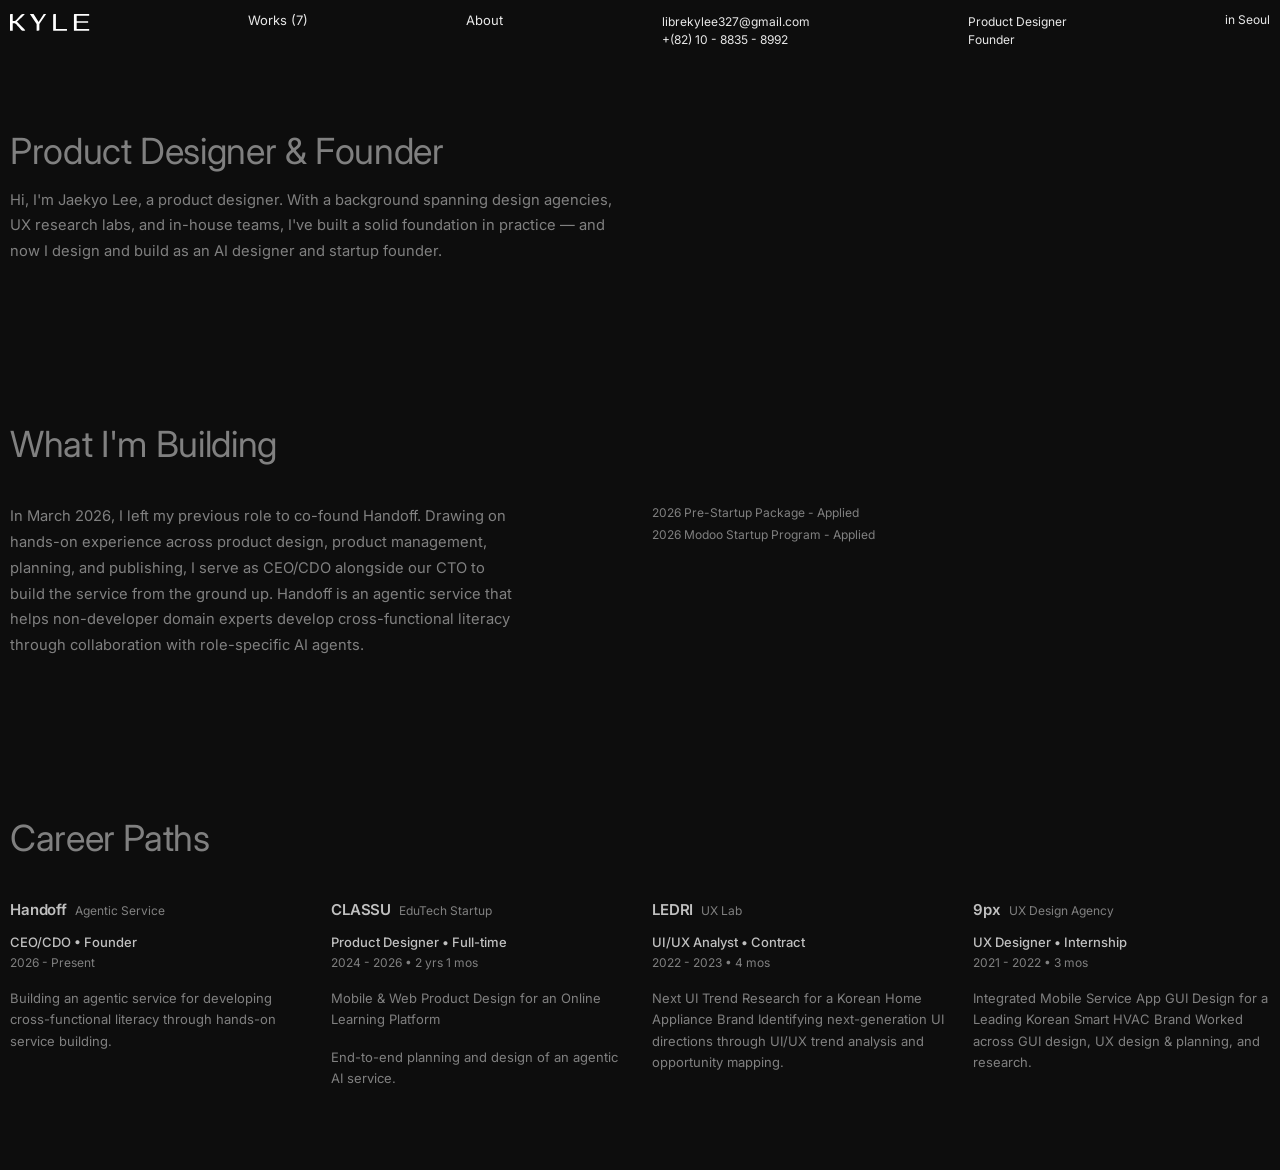
==== about.html @ 9da4c406 "about 페이지 추가" ====
<!DOCTYPE html>
<html lang="en">

<head>
  <meta charset="UTF-8">
  <meta name="viewport" content="width=device-width, initial-scale=1.0">
  <title>About — KYLE</title>
  <link rel="icon" type="image/png" href="assets/images/favicon.png">
  <!-- Open Graph -->
  <meta property="og:title" content="About — KYLE">
  <meta property="og:type" content="website">
  <meta property="og:url" content="https://leejaekyo.netlify.app/about.html">
  <meta property="og:image" content="https://leejaekyo.netlify.app/assets/images/OG Image.png">
  <!-- Twitter Card -->
  <meta name="twitter:card" content="summary_large_image">
  <meta name="twitter:title" content="About — KYLE">
  <meta name="twitter:image" content="https://leejaekyo.netlify.app/assets/images/OG Image.png">
  <link rel="preconnect" href="https://fonts.googleapis.com">
  <link rel="preconnect" href="https://fonts.gstatic.com" crossorigin>
  <link
    href="https://fonts.googleapis.com/css2?family=Inter:ital,wght@0,300;0,400;0,500;0,600;0,700;0,800;0,900;1,400&display=swap"
    rel="stylesheet">
  <link rel="stylesheet" href="css/reset.css">
  <link rel="stylesheet" href="css/variables.css">
  <link rel="stylesheet" href="css/typography.css">
  <link rel="stylesheet" href="css/header.css">
  <link rel="stylesheet" href="css/about-page.css">
  <link rel="stylesheet" href="css/cursor-light.css">
</head>

<body>
  <div id="cursorLight" aria-hidden="true"></div>

  <header class="site-header" role="banner">
    <div class="header-inner">
      <a class="logo" href="index.html" aria-label="KYLE — Home">
        <img src="assets/images/header-logo.svg" alt="KYLE" class="logo-img">
      </a>
      <nav class="header-nav" aria-label="Main navigation">
        <a href="index.html#works" class="nav-link">Works <span class="works-count">(7)</span></a>
        <a href="about.html" class="nav-link">About</a>
      </nav>
      <div class="header-contact">
        <span>librekylee327@gmail.com</span>
        <span>+(82) 10 - 8835 - 8992</span>
      </div>
      <div class="header-role">
        <span>Product Designer</span>
        <span>Founder</span>
      </div>
      <div class="header-location">in Seoul</div>
      <button class="hamburger" aria-label="Open menu" aria-expanded="false" aria-controls="mobileNav">
        <span class="hamburger-line"></span>
        <span class="hamburger-line"></span>
        <span class="hamburger-line"></span>
      </button>
    </div>
    <nav class="mobile-nav" id="mobileNav" aria-hidden="true" aria-label="Mobile navigation">
      <a href="index.html#works">Works <span class="works-count">(7)</span></a>
      <a href="about.html">About</a>
      <span>librekylee327@gmail.com</span>
      <span>+(82) 10 - 8835 - 8992</span>
    </nav>
  </header>

  <main class="about-page">
    <div class="about-page-inner">

      <!-- ─── Intro ─────────────────────────────────────────────── -->
      <section class="ap-intro" aria-labelledby="ap-title">
        <h1 class="ap-title" id="ap-title">Product Designer &amp; Founder</h1>
        <p class="ap-bio">Hi, I'm Jaekyo Lee, a product designer. With a background spanning design agencies, UX research labs, and in-house teams, I've built a solid foundation in practice — and now I design and build as an AI designer and startup founder.</p>
      </section>

      <!-- ─── What I'm Building ─────────────────────────────────── -->
      <section class="ap-building" aria-labelledby="ap-building-heading">
        <h2 class="ap-section-heading" id="ap-building-heading">What I'm Building</h2>
        <div class="ap-building-body">
          <p class="ap-building-text">In March 2026, I left my previous role to co-found Handoff. Drawing on hands-on experience across product design, product management, planning, and publishing, I serve as CEO/CDO alongside our CTO to build the service from the ground up. Handoff is an agentic service that helps non-developer domain experts develop cross-functional literacy through collaboration with role-specific AI agents.</p>
          <ul class="ap-building-caption" aria-label="Startup program applications">
            <li>2026 Pre-Startup Package - Applied</li>
            <li>2026 Modoo Startup Program - Applied</li>
          </ul>
        </div>
      </section>

      <!-- ─── Career Paths ──────────────────────────────────────── -->
      <section class="ap-career" aria-labelledby="ap-career-heading">
        <h2 class="ap-section-heading" id="ap-career-heading">Career Paths</h2>
        <div class="ap-career-grid">

          <article class="ap-career-card">
            <div class="ap-card-header">
              <span class="ap-company-name">Handoff</span>
              <span class="ap-company-type">Agentic Service</span>
            </div>
            <p class="ap-card-role">CEO/CDO &bull; Founder</p>
            <p class="ap-card-period">2026 - Present</p>
            <p class="ap-card-desc">Building an agentic service for developing cross-functional literacy through hands-on service building.</p>
          </article>

          <article class="ap-career-card">
            <div class="ap-card-header">
              <span class="ap-company-name">CLASSU</span>
              <span class="ap-company-type">EduTech Startup</span>
            </div>
            <p class="ap-card-role">Product Designer &bull; Full-time</p>
            <p class="ap-card-period">2024 - 2026 &bull; 2 yrs 1 mos</p>
            <p class="ap-card-desc">Mobile &amp; Web Product Design for an Online Learning Platform</p>
            <p class="ap-card-desc">End-to-end planning and design of an agentic AI service.</p>
          </article>

          <article class="ap-career-card">
            <div class="ap-card-header">
              <span class="ap-company-name">LEDRI</span>
              <span class="ap-company-type">UX Lab</span>
            </div>
            <p class="ap-card-role">UI/UX Analyst &bull; Contract</p>
            <p class="ap-card-period">2022 - 2023 &bull; 4 mos</p>
            <p class="ap-card-desc">Next UI Trend Research for a Korean Home Appliance Brand Identifying next-generation UI directions through UI/UX trend analysis and opportunity mapping.</p>
          </article>

          <article class="ap-career-card">
            <div class="ap-card-header">
              <span class="ap-company-name">9px</span>
              <span class="ap-company-type">UX Design Agency</span>
            </div>
            <p class="ap-card-role">UX Designer &bull; Internship</p>
            <p class="ap-card-period">2021 - 2022 &bull; 3 mos</p>
            <p class="ap-card-desc">Integrated Mobile Service App GUI Design for a Leading Korean Smart HVAC Brand Worked across GUI design, UX design &amp; planning, and research.</p>
          </article>

        </div>
      </section>

    </div>
  </main>

  <script src="js/nav.js"></script>
  <script src="js/cursor-light.js"></script>
</body>

</html>
---- css/variables.css ----
:root {
  /* Colors — surfaces */
  --color-bg:             #0d0d0d;
  --color-bg-hero:        #111111;

  /* Colors — text hierarchy */
  /* --color-fg       10.7:1 contrast — primary body text, softer than pure white */
  /* --color-fg-muted  4.9:1 contrast — secondary labels, captions (WCAG AA ✓)   */
  /* --color-fg-dim    2.5:1           — decorative only, never for readable text  */
  /* --color-fg-overlay 21:1           — text on dark images / transparent header */
  --color-fg:             #c0c0c0;
  --color-fg-muted:       #808080;
  --color-fg-dim:         #484848;
  --color-fg-overlay:     #e8e8e8;

  /* Colors — borders */
  --color-border:         rgba(255, 255, 255, 0.10);
  --color-border-strong:  rgba(255, 255, 255, 0.16);

  /* Typography */
  --font-primary: 'Inter', -apple-system, BlinkMacSystemFont, 'Segoe UI', sans-serif;

  /* Layout */
  --header-height:      52px;
  --container-max:      1440px;
  --pad-desktop:        10px;
  --pad-tablet:         10px;
  --pad-mobile:         20px;

  /* Animation */
  --marquee-duration:   32s;
  --ease-out:           cubic-bezier(0.16, 1, 0.3, 1);
  --transition-fast:    120ms ease;
  --transition-base:    220ms ease;
}
---- css/typography.css ----
body {
  font-family: var(--font-primary);
  font-size: 14px;
  line-height: 1.5;
  font-weight: 400;
}

.section-label {
  font-size: 13px;
  font-weight: 400;
  color: var(--color-fg-muted);
  letter-spacing: 0.01em;
  line-height: 1.4;
}
---- css/header.css ----
.site-header {
  position: fixed;
  top: 0;
  left: 0;
  right: 0;
  z-index: 100;
  height: var(--header-height);
  /* Transparent — overlays hero image, no background fill */
}

/* ─── Flex row: each item is a direct participant in space-between ── */
.header-inner {
  display: flex;
  justify-content: space-between;
  align-items: flex-start;
  height: 100%;
  padding: 14px var(--pad-desktop) 0;
  max-width: var(--container-max);
  margin: 0 auto;
}

/* ─── Logo ───────────────────────────────────────────────────── */
.logo {
  display: flex;
  align-items: flex-start;
  flex-shrink: 0;
}

.logo-img {
  height: 17px;
  width: auto;
  display: block;
}

/* ─── Nav: display:contents makes each <a> a direct flex item ── */
.header-nav {
  display: contents;
}

.nav-link {
  font-size: 13px;
  font-weight: 400;
  color: var(--color-fg-overlay);
  line-height: 1;
  white-space: nowrap;
  transition: color var(--transition-fast);
}

.nav-link:hover {
  color: var(--color-fg);
}

.works-count {
  color: var(--color-fg-overlay);
}

/* ─── Contact — left-aligned, two lines ─────────────────────── */
.header-contact {
  display: flex;
  flex-direction: column;
  align-items: flex-start;
  gap: 2px;
}

.header-contact span {
  font-size: 12px;
  color: var(--color-fg-overlay);
  line-height: 1.3;
  white-space: nowrap;
}

/* ─── Role — left-aligned, two lines ────────────────────────── */
.header-role {
  display: flex;
  flex-direction: column;
  align-items: flex-start;
  gap: 2px;
}

.header-role span {
  font-size: 12px;
  color: var(--color-fg-overlay);
  line-height: 1.3;
  white-space: nowrap;
}

/* ─── Location ───────────────────────────────────────────────── */
.header-location {
  font-size: 12px;
  color: var(--color-fg-overlay);
  line-height: 1;
  white-space: nowrap;
}

/* ─── Hamburger (hidden on desktop/tablet) ───────────────────── */
.hamburger {
  display: none;
  flex-direction: column;
  justify-content: flex-start;
  gap: 5px;
  width: 20px;
  flex-shrink: 0;
  padding-top: 1px;
}

.hamburger-line {
  display: block;
  width: 100%;
  height: 1px;
  background: var(--color-fg-overlay);
  transition: transform var(--transition-base), opacity var(--transition-base);
}

.hamburger[aria-expanded="true"] .hamburger-line:nth-child(1) {
  transform: translateY(6px) rotate(45deg);
}

.hamburger[aria-expanded="true"] .hamburger-line:nth-child(2) {
  opacity: 0;
}

.hamburger[aria-expanded="true"] .hamburger-line:nth-child(3) {
  transform: translateY(-6px) rotate(-45deg);
}

/* ─── Mobile nav drawer (gets background to be readable) ─────── */
.mobile-nav {
  display: none;
  flex-direction: column;
  position: absolute;
  top: var(--header-height);
  left: 0;
  right: 0;
  background: var(--color-bg);
  border-bottom: 1px solid var(--color-border);
  pointer-events: none;
  opacity: 0;
  transform: translateY(-8px);
  transition: opacity var(--transition-base), transform var(--transition-base);
}

.mobile-nav.mobile-nav--open {
  pointer-events: auto;
  opacity: 1;
  transform: translateY(0);
}

.mobile-nav a {
  display: block;
  padding: 14px var(--pad-mobile);
  font-size: 14px;
  color: var(--color-fg-overlay);
  border-bottom: 1px solid var(--color-border);
  transition: color var(--transition-fast);
}

.mobile-nav a:hover {
  color: var(--color-fg);
}
---- css/about-page.css ----
/* ════════════════════════════════════════════════════════════════
   About Page — about-page.css
   12-column grid (L) | 2-column (M ≤800px) | 1-column (S ≤480px)
   gutter: 24px
   ════════════════════════════════════════════════════════════════ */

/* ─── Page wrapper ───────────────────────────────────────────── */
.about-page {
  min-height: 100vh;
}

.about-page-inner {
  max-width: var(--container-max);
  margin: 0 auto;
  padding: 0 var(--pad-desktop);
}

/* ─── Shared section heading ─────────────────────────────────── */
.ap-section-heading {
  font-size: 36px;
  font-weight: 400;
  color: var(--color-fg-muted);
  line-height: 1.1;
  letter-spacing: -0.01em;
}

/* ════════════════════════════════════════════════════════════════
   INTRO — title + bio
   L: title & bio span 6 of 12 columns (left half)
   ════════════════════════════════════════════════════════════════ */
.ap-intro {
  display: grid;
  grid-template-columns: repeat(12, 1fr);
  column-gap: 24px;
  row-gap: 16px;
  padding-top: calc(var(--header-height) + 80px);
  padding-bottom: 80px;
}

.ap-title {
  grid-column: 1 / 7;
  font-size: 36px;
  font-weight: 400;
  color: var(--color-fg-muted);
  line-height: 1.1;
  letter-spacing: -0.01em;
}

.ap-bio {
  grid-column: 1 / 7;
  font-size: clamp(14px, 1.15vw, 16px);
  color: var(--color-fg-muted);
  line-height: 1.75;
}

/* ════════════════════════════════════════════════════════════════
   WHAT I'M BUILDING
   L: [4-col text] [1-col gap] [7-col caption]
   ════════════════════════════════════════════════════════════════ */
.ap-building {
  display: grid;
  grid-template-columns: repeat(12, 1fr);
  column-gap: 24px;
  row-gap: 40px;
  padding: 80px 0;
}

.ap-building > .ap-section-heading {
  grid-column: 1 / -1;
}

.ap-building-body {
  grid-column: 1 / -1;
  display: grid;
  grid-template-columns: repeat(12, 1fr);
  column-gap: 24px;
}

.ap-building-text {
  grid-column: 1 / 6;
  font-size: clamp(14px, 1.15vw, 16px);
  color: var(--color-fg-muted);
  line-height: 1.75;
}

/* column 5 = 1-column natural gap */

.ap-building-caption {
  grid-column: 7 / -1;
  display: flex;
  flex-direction: column;
  gap: 4px;
  align-self: start;
}

.ap-building-caption li {
  font-size: 12px;
  color: var(--color-fg-muted);
  line-height: 1.5;
}

/* ════════════════════════════════════════════════════════════════
   CAREER PATHS
   L: 4-column grid (each card = 3 of 12 columns)
   ════════════════════════════════════════════════════════════════ */
.ap-career {
  display: grid;
  grid-template-columns: repeat(12, 1fr);
  column-gap: 24px;
  row-gap: 40px;
  padding: 80px 0;
}

.ap-career > .ap-section-heading {
  grid-column: 1 / -1;
}

.ap-career-grid {
  grid-column: 1 / -1;
  display: grid;
  grid-template-columns: repeat(4, 1fr);
  gap: 24px;
}

/* ─── Career Card ────────────────────────────────────────────── */
.ap-career-card {
  display: flex;
  flex-direction: column;
}

.ap-card-header {
  display: flex;
  align-items: baseline;
  gap: 8px;
  flex-wrap: wrap;
  margin-bottom: 12px;
}

.ap-company-name {
  font-size: 15px;
  font-weight: 600;
  color: var(--color-fg);
  letter-spacing: -0.01em;
}

.ap-company-type {
  font-size: 12px;
  font-weight: 400;
  color: var(--color-fg-muted);
}

.ap-card-role {
  font-size: 13px;
  font-weight: 500;
  color: var(--color-fg);
  line-height: 1.4;
  margin-bottom: 4px;
}

.ap-card-period {
  font-size: 12px;
  color: var(--color-fg-muted);
  line-height: 1.4;
  margin-bottom: 16px;
}

.ap-card-desc {
  font-size: 13px;
  color: var(--color-fg-muted);
  line-height: 1.65;
}

.ap-card-desc + .ap-card-desc {
  margin-top: 16px;
}

/* ════════════════════════════════════════════════════════════════
   RESPONSIVE — Tablet ≤ 800px (2-column)
   ════════════════════════════════════════════════════════════════ */
@media (max-width: 800px) {
  .about-page-inner {
    padding: 0 var(--pad-tablet);
  }

  /* Intro: full width */
  .ap-intro {
    padding-top: calc(var(--header-height) + 64px);
    padding-bottom: 64px;
    row-gap: 16px;
  }

  .ap-title,
  .ap-bio {
    grid-column: 1 / -1;
  }

  /* What I'm Building: text full width, caption below */
  .ap-building {
    padding: 64px 0;
    row-gap: 32px;
  }

  .ap-building-body {
    grid-template-columns: 1fr;
    gap: 24px;
  }

  .ap-building-text,
  .ap-building-caption {
    grid-column: 1 / -1;
  }

  /* Career: 2 columns */
  .ap-career {
    padding: 64px 0;
    row-gap: 32px;
  }

  .ap-career-grid {
    grid-template-columns: repeat(2, 1fr);
    gap: 32px 24px;
  }
}

/* ════════════════════════════════════════════════════════════════
   RESPONSIVE — Mobile ≤ 480px (1-column)
   ════════════════════════════════════════════════════════════════ */
@media (max-width: 480px) {
  .about-page-inner {
    padding: 0 var(--pad-mobile);
  }

  .ap-intro {
    padding-top: calc(var(--header-height) + 48px);
    padding-bottom: 48px;
  }

  .ap-building {
    padding: 48px 0;
    row-gap: 24px;
  }

  .ap-career {
    padding: 48px 0;
    row-gap: 24px;
  }

  /* Career: 1 column */
  .ap-career-grid {
    grid-template-columns: 1fr;
    gap: 40px;
  }
}
---- css/cursor-light.css ----
#cursorLight {
  position: fixed;
  inset: 0;
  pointer-events: none;
  z-index: 9999;
  opacity: 0;
  transition: opacity 600ms var(--ease-out);
  background: radial-gradient(
    280px circle at var(--mx, -9999px) var(--my, -9999px),
    rgba(200, 200, 220, 0.035),
    transparent 70%
  );
}

#cursorLight.is-active {
  opacity: 1;
}

@media (hover: none) {
  #cursorLight {
    display: none;
  }
}
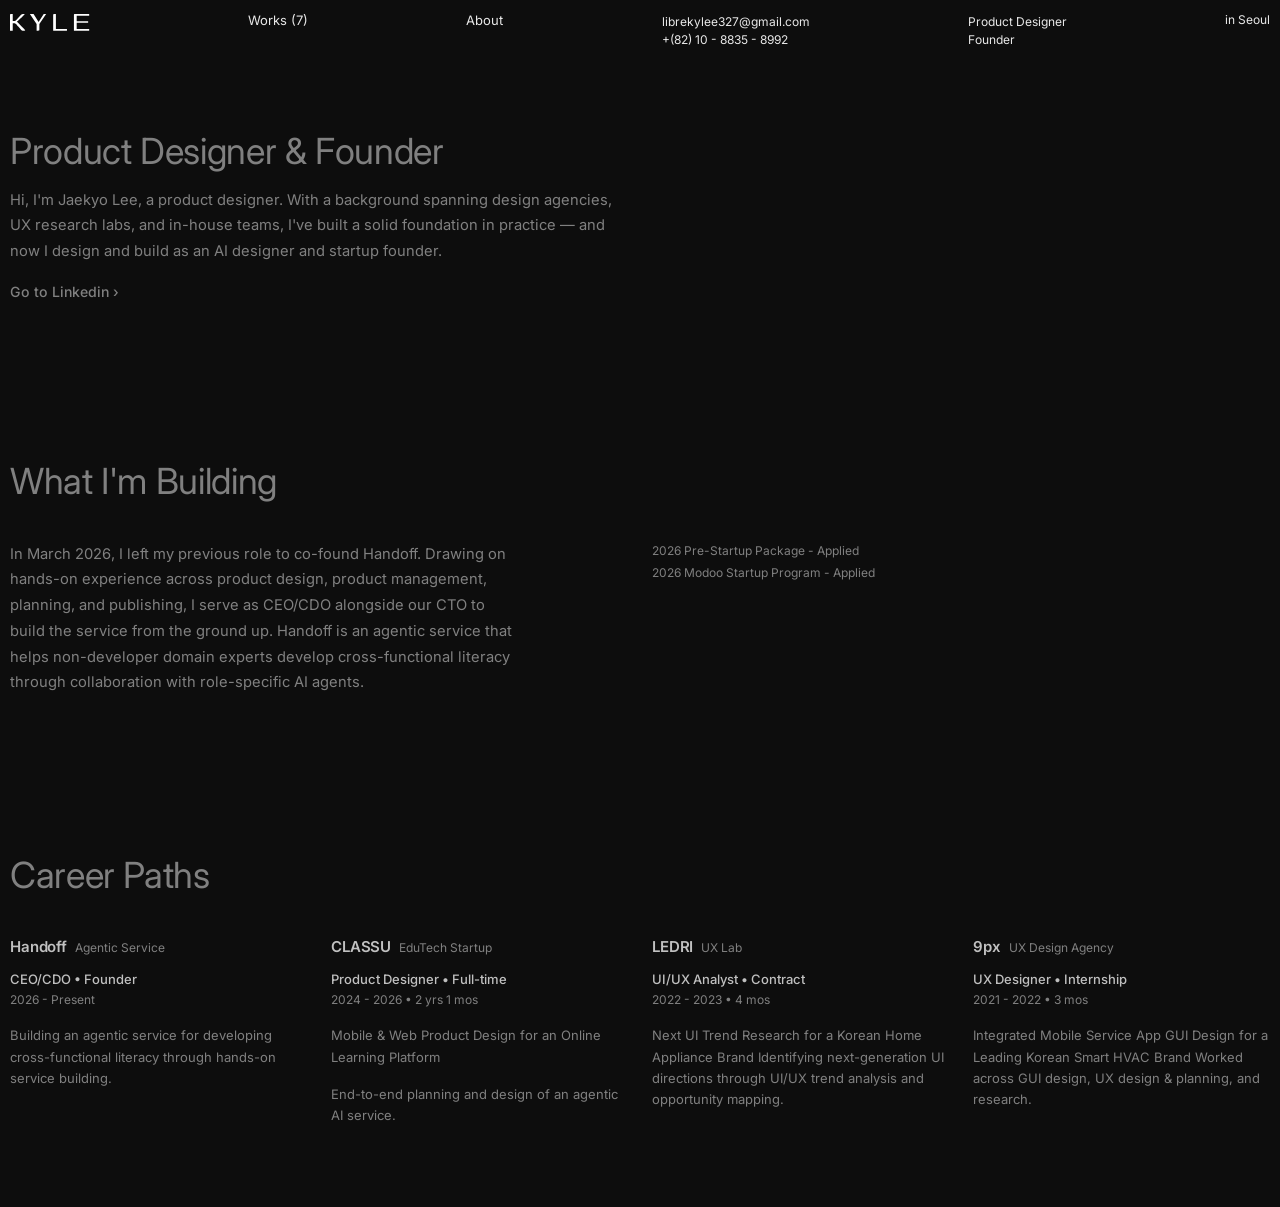
==== commit abbe5fb9: "about 페이지 linkedin CTA 추가" ====
--- a/about.html
+++ b/about.html
@@ -3,17 +3,17 @@
 
 <head>
   <meta charset="UTF-8">
-  <meta name="viewport" content="width=device-width, initial-scale=1.0">
-  <title>About — KYLE</title>
+  <meta name="viewport" content="width=device-width, initial-scale=1.0, viewport-fit=cover">
+  <title>KYLE — Product Designer & Founder</title>
   <link rel="icon" type="image/png" href="assets/images/favicon.png">
   <!-- Open Graph -->
-  <meta property="og:title" content="About — KYLE">
+  <meta property="og:title" content="KYLE — Product Designer & Founder">
   <meta property="og:type" content="website">
   <meta property="og:url" content="https://leejaekyo.netlify.app/about.html">
   <meta property="og:image" content="https://leejaekyo.netlify.app/assets/images/OG Image.png">
   <!-- Twitter Card -->
   <meta name="twitter:card" content="summary_large_image">
-  <meta name="twitter:title" content="About — KYLE">
+  <meta name="twitter:title" content="KYLE — Product Designer & Founder">
   <meta name="twitter:image" content="https://leejaekyo.netlify.app/assets/images/OG Image.png">
   <link rel="preconnect" href="https://fonts.googleapis.com">
   <link rel="preconnect" href="https://fonts.gstatic.com" crossorigin>
@@ -25,6 +25,7 @@
   <link rel="stylesheet" href="css/typography.css">
   <link rel="stylesheet" href="css/header.css">
   <link rel="stylesheet" href="css/about-page.css">
+  <link rel="stylesheet" href="css/responsive.css">
   <link rel="stylesheet" href="css/cursor-light.css">
 </head>
 
@@ -36,30 +37,34 @@
       <a class="logo" href="index.html" aria-label="KYLE — Home">
         <img src="assets/images/header-logo.svg" alt="KYLE" class="logo-img">
       </a>
+
       <nav class="header-nav" aria-label="Main navigation">
         <a href="index.html#works" class="nav-link">Works <span class="works-count">(7)</span></a>
         <a href="about.html" class="nav-link">About</a>
       </nav>
+
       <div class="header-contact">
         <span>librekylee327@gmail.com</span>
         <span>+(82) 10 - 8835 - 8992</span>
       </div>
+
       <div class="header-role">
         <span>Product Designer</span>
         <span>Founder</span>
       </div>
+
       <div class="header-location">in Seoul</div>
+
       <button class="hamburger" aria-label="Open menu" aria-expanded="false" aria-controls="mobileNav">
         <span class="hamburger-line"></span>
         <span class="hamburger-line"></span>
         <span class="hamburger-line"></span>
       </button>
     </div>
+
     <nav class="mobile-nav" id="mobileNav" aria-hidden="true" aria-label="Mobile navigation">
       <a href="index.html#works">Works <span class="works-count">(7)</span></a>
       <a href="about.html">About</a>
-      <span>librekylee327@gmail.com</span>
-      <span>+(82) 10 - 8835 - 8992</span>
     </nav>
   </header>
 
@@ -70,6 +75,7 @@
       <section class="ap-intro" aria-labelledby="ap-title">
         <h1 class="ap-title" id="ap-title">Product Designer &amp; Founder</h1>
         <p class="ap-bio">Hi, I'm Jaekyo Lee, a product designer. With a background spanning design agencies, UX research labs, and in-house teams, I've built a solid foundation in practice — and now I design and build as an AI designer and startup founder.</p>
+        <a href="https://linkedin.com/in/jaekyolee" target="_blank" rel="noopener noreferrer" class="ap-linkedin-link">Go to Linkedin &rsaquo;</a>
       </section>
 
       <!-- ─── What I'm Building ─────────────────────────────────── -->
--- a/css/header.css
+++ b/css/header.css
@@ -4,7 +4,8 @@
   left: 0;
   right: 0;
   z-index: 100;
-  height: var(--header-height);
+  height: calc(var(--header-height) + env(safe-area-inset-top));
+  padding-top: env(safe-area-inset-top);
   /* Transparent — overlays hero image, no background fill */
 }
 
@@ -62,11 +63,20 @@
   gap: 2px;
 }
 
+.header-contact a,
 .header-contact span {
   font-size: 12px;
   color: var(--color-fg-overlay);
   line-height: 1.3;
   white-space: nowrap;
+}
+
+.header-contact a {
+  transition: color var(--transition-fast);
+}
+
+.header-contact a:hover {
+  color: var(--color-fg);
 }
 
 /* ─── Role — left-aligned, two lines ────────────────────────── */
@@ -131,7 +141,6 @@
   top: var(--header-height);
   left: 0;
   right: 0;
-  background: var(--color-bg);
   border-bottom: 1px solid var(--color-border);
   pointer-events: none;
   opacity: 0;
--- a/css/about-page.css
+++ b/css/about-page.css
@@ -33,7 +33,7 @@
   grid-template-columns: repeat(12, 1fr);
   column-gap: 24px;
   row-gap: 16px;
-  padding-top: calc(var(--header-height) + 80px);
+  padding-top: calc(var(--header-height) + env(safe-area-inset-top) + 80px);
   padding-bottom: 80px;
 }
 
@@ -53,9 +53,23 @@
   line-height: 1.75;
 }
 
+.ap-linkedin-link {
+  grid-column: 1 / 7;
+  align-self: start;
+  font-size: clamp(13px, 1.1vw, 15px);
+  font-weight: 500;
+  color: var(--color-fg-muted);
+  text-decoration: none;
+  transition: color var(--transition-fast);
+}
+
+.ap-linkedin-link:hover {
+  color: var(--color-fg);
+}
+
 /* ════════════════════════════════════════════════════════════════
    WHAT I'M BUILDING
-   L: [4-col text] [1-col gap] [7-col caption]
+   L: [5-col text] [1-col gap] [6-col caption]
    ════════════════════════════════════════════════════════════════ */
 .ap-building {
   display: grid;
@@ -83,7 +97,7 @@
   line-height: 1.75;
 }
 
-/* column 5 = 1-column natural gap */
+/* column 6 = 1-column natural gap */
 
 .ap-building-caption {
   grid-column: 7 / -1;
@@ -101,7 +115,7 @@
 
 /* ════════════════════════════════════════════════════════════════
    CAREER PATHS
-   L: 4-column grid (each card = 3 of 12 columns)
+   L: 4-column grid
    ════════════════════════════════════════════════════════════════ */
 .ap-career {
   display: grid;
@@ -182,19 +196,17 @@
     padding: 0 var(--pad-tablet);
   }
 
-  /* Intro: full width */
   .ap-intro {
-    padding-top: calc(var(--header-height) + 64px);
+    padding-top: calc(var(--header-height) + env(safe-area-inset-top) + 64px);
     padding-bottom: 64px;
-    row-gap: 16px;
   }
 
   .ap-title,
-  .ap-bio {
+  .ap-bio,
+  .ap-linkedin-link {
     grid-column: 1 / -1;
   }
 
-  /* What I'm Building: text full width, caption below */
   .ap-building {
     padding: 64px 0;
     row-gap: 32px;
@@ -210,7 +222,6 @@
     grid-column: 1 / -1;
   }
 
-  /* Career: 2 columns */
   .ap-career {
     padding: 64px 0;
     row-gap: 32px;
@@ -231,7 +242,7 @@
   }
 
   .ap-intro {
-    padding-top: calc(var(--header-height) + 48px);
+    padding-top: calc(var(--header-height) + env(safe-area-inset-top) + 48px);
     padding-bottom: 48px;
   }
 
@@ -245,7 +256,6 @@
     row-gap: 24px;
   }
 
-  /* Career: 1 column */
   .ap-career-grid {
     grid-template-columns: 1fr;
     gap: 40px;
--- a/css/responsive.css
+++ b/css/responsive.css
@@ -0,0 +1,127 @@
+/* ════════════════════════════════════════════════════════════════
+   Responsive — desktop-first
+   Breakpoints: 800px (tablet)  |  480px (mobile)
+   ════════════════════════════════════════════════════════════════ */
+
+/* ─── Tablet: ≤ 800px ────────────────────────────────────────── */
+@media (max-width: 800px) {
+
+  /* Header: tighter padding, hide role — 5 items remain: KYLE | Works | About | contact | in Seoul */
+  .header-inner {
+    padding: 14px var(--pad-tablet) 0;
+  }
+
+  .header-role {
+    display: none;
+  }
+
+  /* Hero */
+  .hero-nav--prev { left: var(--pad-tablet); }
+  .hero-nav--next { right: var(--pad-tablet); }
+
+  /* About Me */
+  .about-inner {
+    padding: 64px var(--pad-tablet);
+  }
+
+  /* Worked With */
+  .worked-with-inner {
+    padding: 48px 0 48px var(--pad-tablet);
+  }
+
+  /* Works page */
+  .works-page-inner {
+    padding: 0 var(--pad-tablet);
+  }
+
+  .works-heading {
+    font-size: 30px;
+    margin-bottom: 32px;
+  }
+
+  .works-grid {
+    grid-template-columns: repeat(2, 1fr);
+  }
+}
+
+/* ─── Mobile: ≤ 480px ────────────────────────────────────────── */
+@media (max-width: 480px) {
+
+  /* Header: 3 items remain — KYLE | contact | hamburger */
+  .header-inner {
+    padding: 14px var(--pad-mobile) 0;
+  }
+
+  /* Hide nav links individually (nav itself is display:contents) */
+  .nav-link {
+    display: none;
+  }
+
+  .header-role,
+  .header-location {
+    display: none;
+  }
+
+  .hamburger {
+    display: flex;
+  }
+
+  .mobile-nav {
+    display: flex;
+  }
+
+  .header-contact a,
+  .header-contact span {
+    font-size: 11px;
+  }
+
+  /* Hero */
+  .hero-nav {
+    font-size: 12px;
+    top: auto;
+    transform: none;
+    bottom: 20px;
+  }
+
+  .hero-nav--prev { left: var(--pad-mobile); }
+  .hero-nav--next { right: var(--pad-mobile); }
+
+  /* About Me — single column */
+  .about-inner {
+    grid-template-columns: 1fr;
+    gap: 16px;
+    padding: 48px var(--pad-mobile);
+  }
+
+  /* Worked With — label stacks above marquee */
+  .worked-with-inner {
+    grid-template-columns: 1fr;
+    gap: 24px;
+    padding: 40px 0 40px var(--pad-mobile);
+  }
+
+  .brand-logo {
+    height: clamp(28px, 8vw, 44px);
+  }
+
+  /* Works page */
+  .works-page {
+    padding-top: calc(var(--header-height) + 32px);
+    padding-bottom: 48px;
+  }
+
+  .works-page-inner {
+    padding: 0 var(--pad-mobile);
+  }
+
+  .works-heading {
+    font-size: 26px;
+    margin-bottom: 24px;
+  }
+
+  .works-grid {
+    grid-template-columns: 1fr;
+    column-gap: 0;
+    row-gap: 24px;
+  }
+}
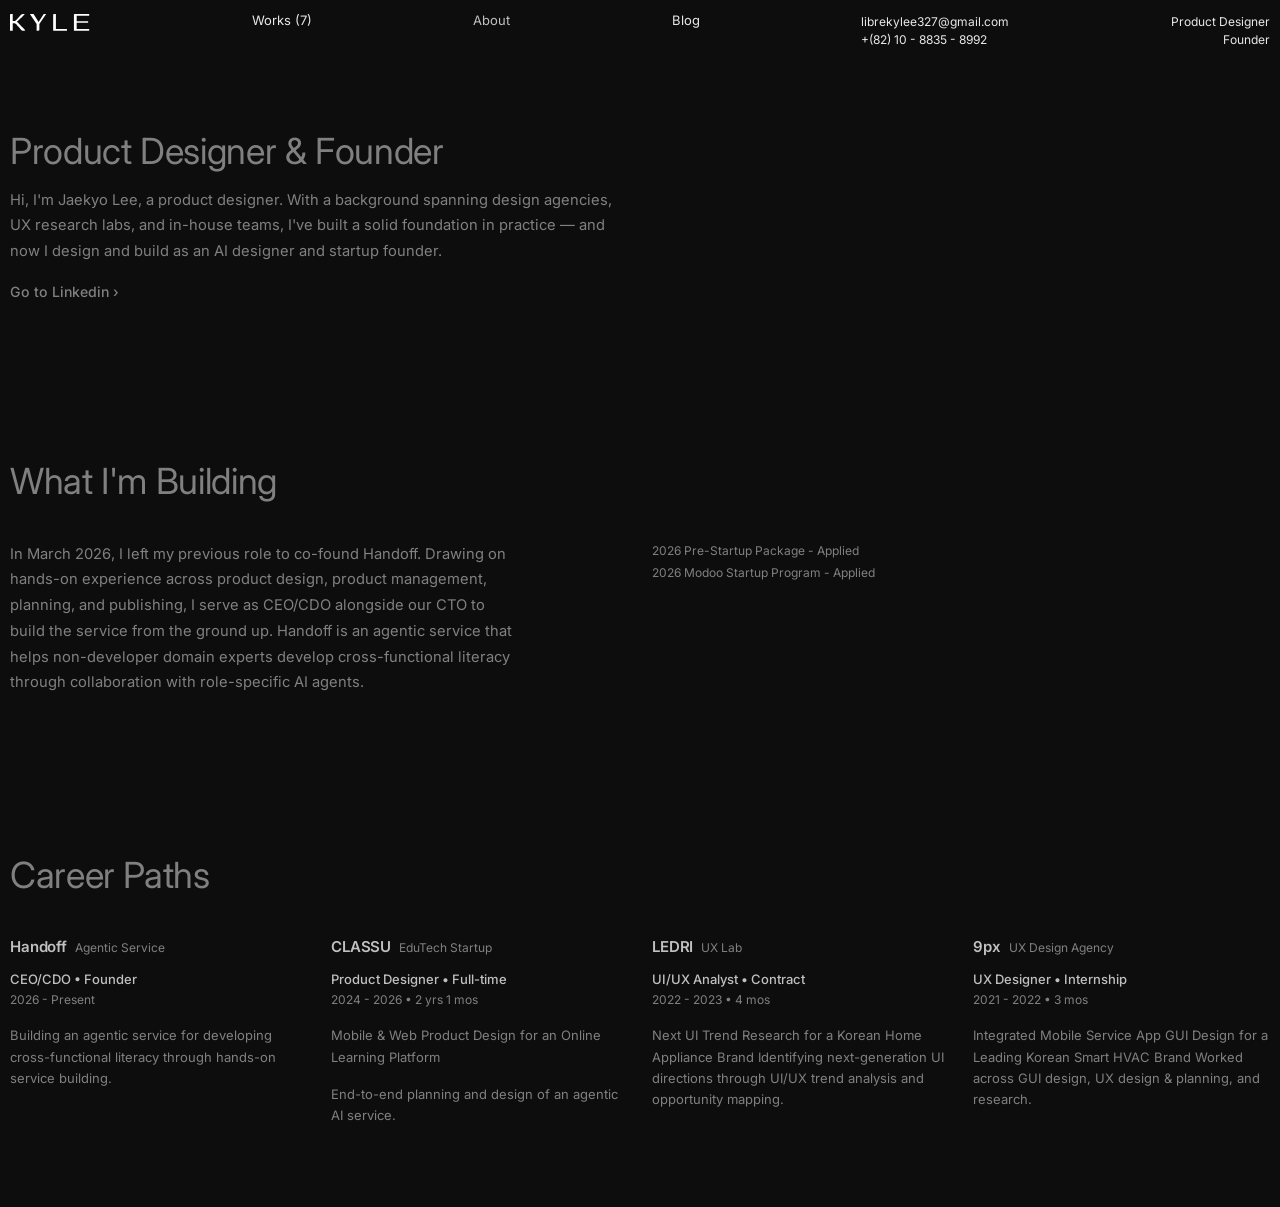
==== commit 200bcbc0: "Blog 페이지 생성" ====
--- a/about.html
+++ b/about.html
@@ -32,41 +32,7 @@
 <body>
   <div id="cursorLight" aria-hidden="true"></div>
 
-  <header class="site-header" role="banner">
-    <div class="header-inner">
-      <a class="logo" href="index.html" aria-label="KYLE — Home">
-        <img src="assets/images/header-logo.svg" alt="KYLE" class="logo-img">
-      </a>
-
-      <nav class="header-nav" aria-label="Main navigation">
-        <a href="index.html#works" class="nav-link">Works <span class="works-count">(7)</span></a>
-        <a href="about.html" class="nav-link">About</a>
-      </nav>
-
-      <div class="header-contact">
-        <span>librekylee327@gmail.com</span>
-        <span>+(82) 10 - 8835 - 8992</span>
-      </div>
-
-      <div class="header-role">
-        <span>Product Designer</span>
-        <span>Founder</span>
-      </div>
-
-      <div class="header-location">in Seoul</div>
-
-      <button class="hamburger" aria-label="Open menu" aria-expanded="false" aria-controls="mobileNav">
-        <span class="hamburger-line"></span>
-        <span class="hamburger-line"></span>
-        <span class="hamburger-line"></span>
-      </button>
-    </div>
-
-    <nav class="mobile-nav" id="mobileNav" aria-hidden="true" aria-label="Mobile navigation">
-      <a href="index.html#works">Works <span class="works-count">(7)</span></a>
-      <a href="about.html">About</a>
-    </nav>
-  </header>
+  <div id="header-placeholder"></div>
 
   <main class="about-page">
     <div class="about-page-inner">
@@ -142,7 +108,7 @@
     </div>
   </main>
 
-  <script src="js/nav.js"></script>
+  <script src="js/header.js"></script>
   <script src="js/cursor-light.js"></script>
 </body>
 
--- a/css/header.css
+++ b/css/header.css
@@ -47,7 +47,8 @@
   transition: color var(--transition-fast);
 }
 
-.nav-link:hover {
+.nav-link:hover,
+.nav-link--active {
   color: var(--color-fg);
 }
 
@@ -83,7 +84,7 @@
 .header-role {
   display: flex;
   flex-direction: column;
-  align-items: flex-start;
+  align-items: flex-end;
   gap: 2px;
 }
 
@@ -91,14 +92,6 @@
   font-size: 12px;
   color: var(--color-fg-overlay);
   line-height: 1.3;
-  white-space: nowrap;
-}
-
-/* ─── Location ───────────────────────────────────────────────── */
-.header-location {
-  font-size: 12px;
-  color: var(--color-fg-overlay);
-  line-height: 1;
   white-space: nowrap;
 }
 
--- a/css/responsive.css
+++ b/css/responsive.css
@@ -6,7 +6,7 @@
 /* ─── Tablet: ≤ 800px ────────────────────────────────────────── */
 @media (max-width: 800px) {
 
-  /* Header: tighter padding, hide role — 5 items remain: KYLE | Works | About | contact | in Seoul */
+  /* Header: tighter padding, hide role — KYLE | Works | About | Blog | contact */
   .header-inner {
     padding: 14px var(--pad-tablet) 0;
   }
@@ -47,7 +47,7 @@
 /* ─── Mobile: ≤ 480px ────────────────────────────────────────── */
 @media (max-width: 480px) {
 
-  /* Header: 3 items remain — KYLE | contact | hamburger */
+  /* Header: 3 items remain — KYLE | contact | hamburger (nav links → mobile drawer) */
   .header-inner {
     padding: 14px var(--pad-mobile) 0;
   }
@@ -57,8 +57,7 @@
     display: none;
   }
 
-  .header-role,
-  .header-location {
+  .header-role {
     display: none;
   }
 
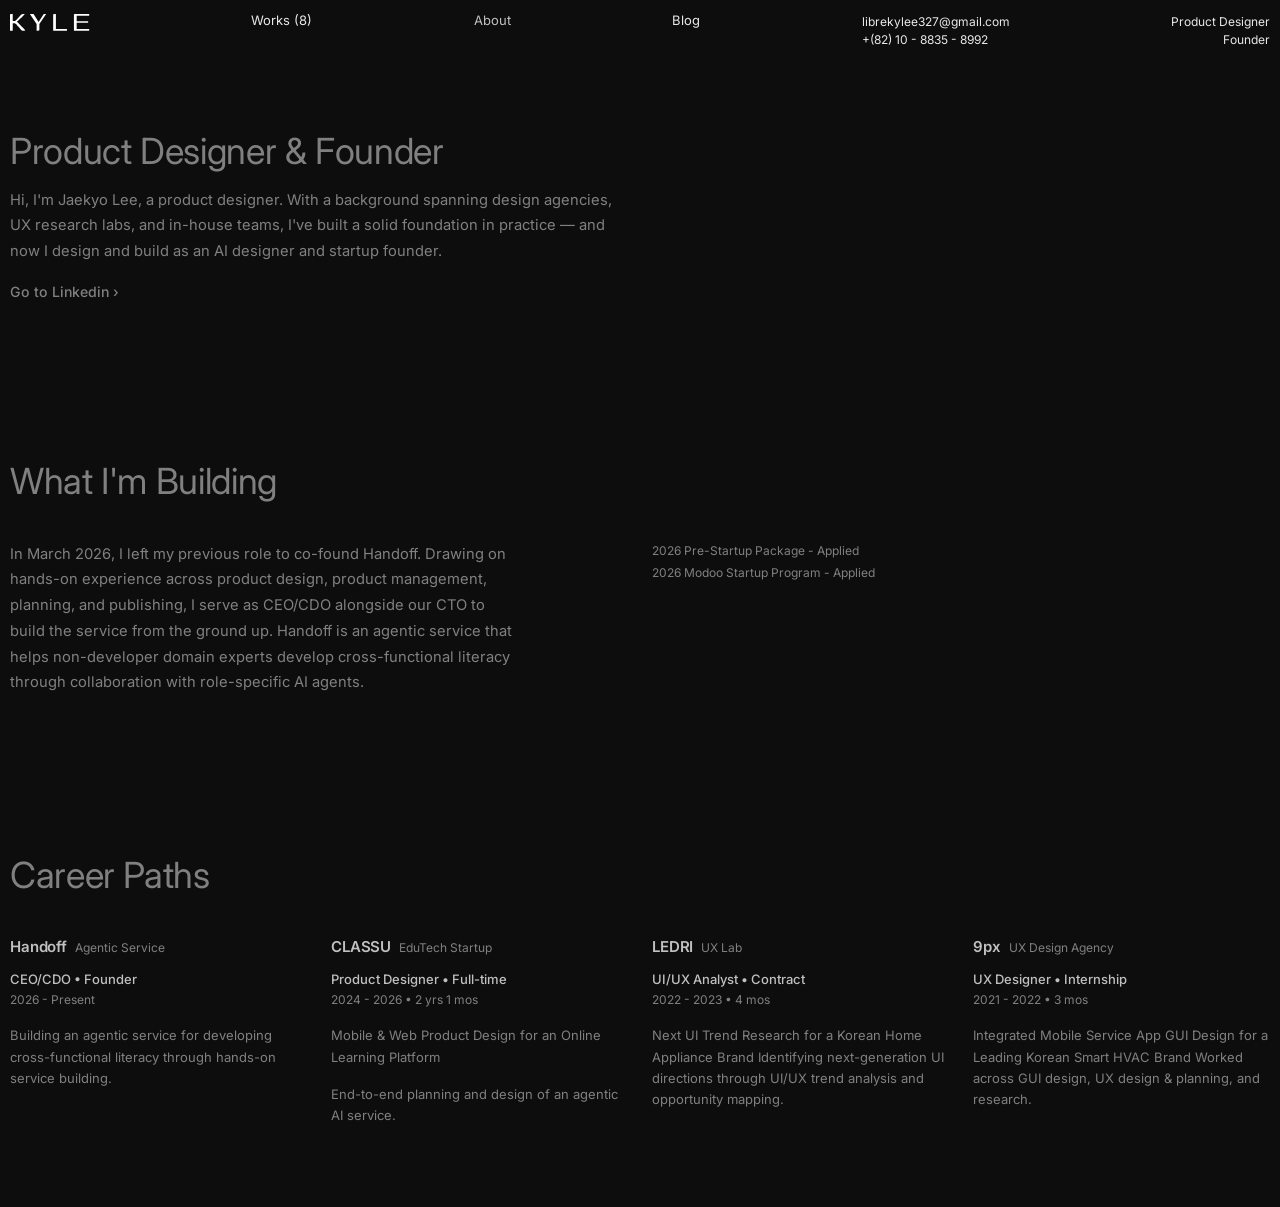
==== commit 040b8e60: "크롤러 가시성 수정: 글별 정적 페이지 생성, 정적 헤더, robots/sitemap - tools/build-blog.js 추가: posts.js를 단일 진실 원천으로 두고 배포" ====
--- a/about.html
+++ b/about.html
@@ -32,7 +32,36 @@
 <body>
   <div id="cursorLight" aria-hidden="true"></div>
 
-  <div id="header-placeholder"></div>
+  <header class="site-header" role="banner">
+    <div class="header-inner">
+      <a class="logo" href="/" aria-label="KYLE — Home">
+        <img src="/assets/images/header-logo.svg" alt="KYLE" class="logo-img">
+      </a>
+      <nav class="header-nav" aria-label="Main navigation">
+        <a href="/#works" class="nav-link">Works <span class="works-count"></span></a>
+        <a href="/about" class="nav-link nav-link--active">About</a>
+        <a href="/blog" class="nav-link">Blog</a>
+      </nav>
+      <div class="header-contact">
+        <a href="mailto:librekylee327@gmail.com">librekylee327@gmail.com</a>
+        <a href="tel:+821088358992">+(82) 10 - 8835 - 8992</a>
+      </div>
+      <div class="header-role">
+        <span>Product Designer</span>
+        <span>Founder</span>
+      </div>
+      <button class="hamburger" aria-label="Open menu" aria-expanded="false" aria-controls="mobileNav">
+        <span class="hamburger-line"></span>
+        <span class="hamburger-line"></span>
+        <span class="hamburger-line"></span>
+      </button>
+    </div>
+    <nav class="mobile-nav" id="mobileNav" aria-hidden="true" aria-label="Mobile navigation">
+      <a href="/#works">Works <span class="works-count"></span></a>
+      <a href="/about">About</a>
+      <a href="/blog">Blog</a>
+    </nav>
+  </header>
 
   <main class="about-page">
     <div class="about-page-inner">
--- a/css/header.css
+++ b/css/header.css
@@ -29,7 +29,7 @@
 
 .logo-img {
   height: 17px;
-  width: auto;
+  width: 80px;
   display: block;
 }
 
--- a/css/about-page.css
+++ b/css/about-page.css
@@ -3,6 +3,12 @@
    12-column grid (L) | 2-column (M ≤800px) | 1-column (S ≤480px)
    gutter: 24px
    ════════════════════════════════════════════════════════════════ */
+
+/* about 에서는 GNB 를 투명 대신 배경색으로 채운다 → 스크롤 시
+   본문이 헤더 뒤로 비쳐 보이지 않게. (홈의 투명 헤더는 영향 없음) */
+.site-header {
+  background: var(--color-bg);
+}
 
 /* ─── Page wrapper ───────────────────────────────────────────── */
 .about-page {
